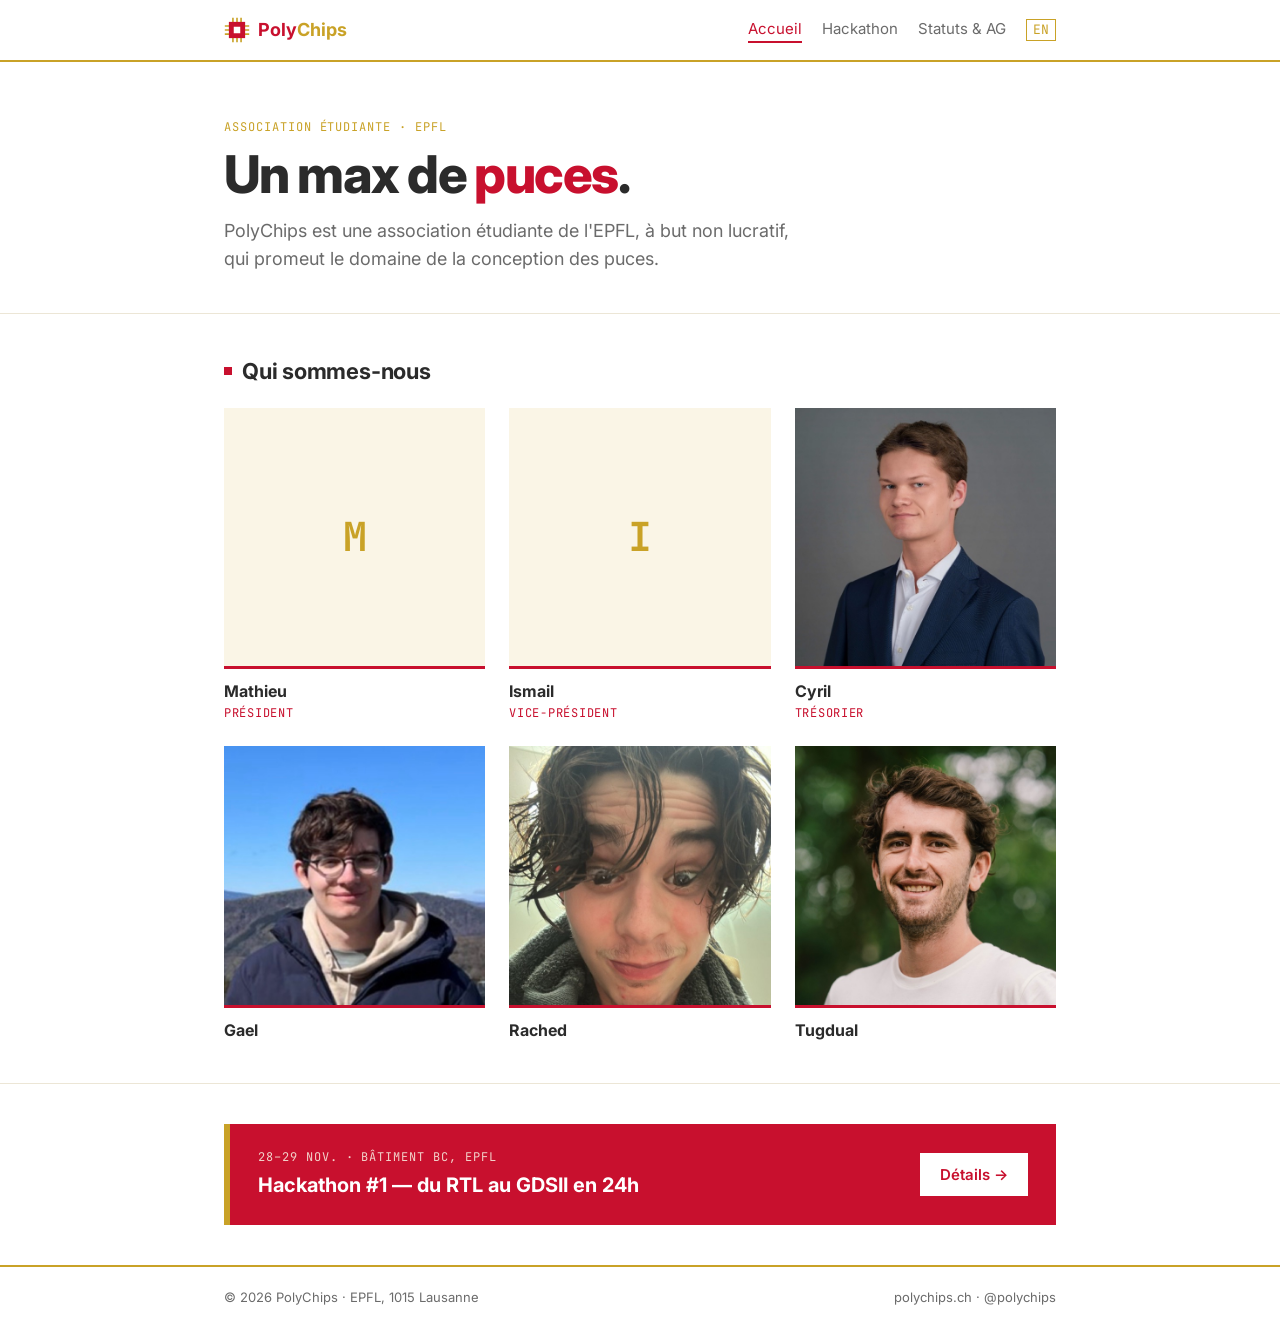
==== fr/index.html @ c9597787 "Add French version, Statutes & GA link, registration link and mobile layout - fr/ pages with EN/FR l" ====
<!doctype html>
<html lang="fr">
<head>
  <meta charset="utf-8">
  <meta name="viewport" content="width=device-width, initial-scale=1">
  <title>PolyChips</title>
  <meta name="description" content="PolyChips — l'association étudiante de l'EPFL qui promeut la conception des puces.">
  <link rel="icon" href="../favicon.svg" type="image/svg+xml">
  <link rel="preconnect" href="https://fonts.googleapis.com">
  <link rel="preconnect" href="https://fonts.gstatic.com" crossorigin>
  <link href="https://fonts.googleapis.com/css2?family=Inter:wght@400;600;700;800&family=JetBrains+Mono:wght@500;700&display=swap" rel="stylesheet">
  <link rel="alternate" hreflang="en" href="https://polychips.ch/">
  <link rel="stylesheet" href="../style.css">
</head>
<body>

<header>
  <div class="wrap">
    <a class="logo" href="index.html"><img src="../favicon.svg" width="26" height="26" alt=""><b>Poly<span>Chips</span></b></a>
    <nav>
      <a href="index.html" aria-current="page">Accueil</a>
      <a href="hackathon.html">Hackathon</a>
      <a href="https://drive.google.com/drive/folders/1d-IkY7mCFhU19xJqkqq1e9NJnR3iRiJG?usp=sharing" target="_blank" rel="noopener">Statuts &amp; AG</a>
      <a class="lang" href="../index.html" lang="en" hreflang="en">EN</a>
    </nav>
  </div>
</header>

<main>
  <div class="wrap hero">
    <p class="eyebrow">Association étudiante · EPFL</p>
    <h1>Un max de <em>puces</em>.</h1>
    <p class="lead">PolyChips est une association étudiante de l'EPFL, à but non lucratif, qui promeut le domaine de la conception des puces.</p>
  </div>

  <section>
    <div class="wrap">
      <h2>Qui sommes-nous</h2>
      <div class="team">
        <div class="person">
          <div class="photo"><div class="initials">M</div><img src="../img/mathieu.jpg" alt="Mathieu" onerror="this.remove()"></div>
          <h3>Mathieu</h3>
          <p class="role">Président</p>
        </div>
        <div class="person">
          <div class="photo"><div class="initials">I</div><img src="../img/ismail.jpg" alt="Ismail" onerror="this.remove()"></div>
          <h3>Ismail</h3>
          <p class="role">Vice-président</p>
        </div>
        <div class="person">
          <div class="photo"><div class="initials">C</div><img src="../img/cyril.jpg" alt="Cyril" onerror="this.remove()"></div>
          <h3>Cyril</h3>
          <p class="role">Trésorier</p>
        </div>
        <div class="person">
          <div class="photo"><div class="initials">G</div><img src="../img/gael.jpg" alt="Gael" onerror="this.remove()"></div>
          <h3>Gael</h3>
        </div>
        <div class="person">
          <div class="photo"><div class="initials">R</div><img src="../img/rached.jpg" alt="Rached" onerror="this.remove()"></div>
          <h3>Rached</h3>
        </div>
        <div class="person">
          <div class="photo"><div class="initials">T</div><img src="../img/tugdual.jpg" alt="Tugdual" onerror="this.remove()"></div>
          <h3>Tugdual</h3>
        </div>
      </div>
    </div>
  </section>

  <section>
    <div class="wrap">
      <div class="callout">
        <div>
          <p class="eyebrow">28–29 nov. · Bâtiment BC, EPFL</p>
          <h3>Hackathon #1 — du RTL au GDSII en 24h</h3>
        </div>
        <a class="btn" href="hackathon.html">Détails →</a>
      </div>
    </div>
  </section>
</main>

<footer>
  <div class="wrap">
    <span>© 2026 PolyChips · EPFL, 1015 Lausanne</span>
    <span><a href="https://polychips.ch">polychips.ch</a> · @polychips</span>
  </div>
</footer>

</body>
</html>
---- style.css ----
:root {
  --white: #ffffff;
  --red: #c8102e;
  --red-dark: #9e0c24;
  --gold: #c9a227;
  --gold-soft: #faf5e6;
  --ink: #2b2b2b;
  --grey: #6b6b6b;
  --line: #ece6d6;
  --mono: "JetBrains Mono", ui-monospace, SFMono-Regular, Menlo, monospace;
  --sans: "Inter", system-ui, -apple-system, "Segoe UI", sans-serif;
}

* { box-sizing: border-box; margin: 0; padding: 0; }

body {
  background: var(--white);
  color: var(--ink);
  font-family: var(--sans);
  font-size: 16px;
  line-height: 1.55;
  -webkit-font-smoothing: antialiased;
}

a { color: inherit; }

.wrap { max-width: 880px; margin: 0 auto; padding: 0 24px; }

/* Header */
header { border-bottom: 2px solid var(--gold); }
header .wrap {
  display: flex; align-items: center; justify-content: space-between; height: 60px;
}
.logo {
  display: flex; align-items: center; gap: 8px;
  font-weight: 700; font-size: 18px; text-decoration: none; color: var(--red);
}
.logo b { font-weight: inherit; }
.logo span { color: var(--gold); }
nav { display: flex; gap: 20px; }
nav a {
  font-size: 15px; text-decoration: none; color: var(--grey);
  border-bottom: 2px solid transparent;
}
nav a:hover, nav a[aria-current="page"] { color: var(--red); border-color: var(--red); }

/* Hero */
.hero { padding-top: 56px; padding-bottom: 40px; }
.eyebrow {
  font-family: var(--mono); font-size: 12px; letter-spacing: 0.08em;
  text-transform: uppercase; color: var(--gold); margin-bottom: 10px;
}
h1 {
  font-size: clamp(34px, 6vw, 52px); line-height: 1.08;
  letter-spacing: -0.03em; font-weight: 800;
}
h1 em { font-style: normal; color: var(--red); }
.lead { font-size: 18px; color: var(--grey); max-width: 52ch; margin-top: 14px; }

/* Sections */
section { padding: 40px 0; border-top: 1px solid var(--line); }
h2 {
  font-size: 22px; letter-spacing: -0.01em; font-weight: 700; margin-bottom: 20px;
  display: flex; align-items: center; gap: 10px;
}
h2::before { content: ""; width: 8px; height: 8px; background: var(--red); flex: none; }

/* Buttons */
.btn {
  display: inline-block; margin-top: 24px; padding: 10px 20px;
  background: var(--red); color: var(--white); text-decoration: none;
  font-weight: 600; font-size: 15px; transition: background .15s;
}
.btn:hover { background: var(--red-dark); }

/* Team */
.team { display: grid; gap: 24px; grid-template-columns: repeat(3, 1fr); }
@media (max-width: 600px) { .team { grid-template-columns: repeat(2, 1fr); gap: 16px; } }
.person .photo {
  position: relative; aspect-ratio: 1; background: var(--gold-soft);
  overflow: hidden; border-bottom: 3px solid var(--red);
}
.person .photo .initials {
  position: absolute; inset: 0; display: grid; place-items: center;
  color: var(--gold); font-family: var(--mono); font-size: 40px; font-weight: 700;
}
.person .photo img { position: relative; width: 100%; height: 100%; object-fit: cover; display: block; }
.person h3 { font-size: 16px; margin-top: 10px; }
.person .role {
  font-family: var(--mono); font-size: 12px; color: var(--red);
  text-transform: uppercase; letter-spacing: 0.06em;
}

/* Callout */
.callout {
  display: flex; flex-wrap: wrap; align-items: center; justify-content: space-between;
  gap: 16px; background: var(--red); color: var(--white); padding: 24px 28px;
  border-left: 6px solid var(--gold);
}
.callout .eyebrow { color: var(--gold-soft); opacity: .85; margin-bottom: 4px; }
.callout h3 { font-size: 20px; }
.callout .btn { margin-top: 0; background: var(--white); color: var(--red); }
.callout .btn:hover { background: var(--gold-soft); }

/* Facts (hackathon) */
.facts {
  display: grid; grid-template-columns: repeat(auto-fit, minmax(180px, 1fr));
  background: var(--gold-soft); border-top: 3px solid var(--gold); margin-top: 28px;
}
.facts div { padding: 14px 20px; }
.facts dt {
  font-family: var(--mono); font-size: 11px; text-transform: uppercase;
  letter-spacing: 0.08em; color: var(--gold);
}
.facts dd { font-weight: 600; }

/* Flow */
.flow {
  list-style: none; counter-reset: step; display: grid;
  grid-template-columns: repeat(auto-fit, minmax(240px, 1fr)); gap: 0 32px;
}
.flow li {
  counter-increment: step; display: flex; gap: 12px; align-items: baseline;
  padding: 10px 0; border-bottom: 1px solid var(--line);
}
.flow li::before {
  content: counter(step, decimal-leading-zero);
  font-family: var(--mono); font-size: 13px; color: var(--red); font-weight: 700;
}
.flow code { font-family: var(--mono); font-size: 13px; color: var(--gold); }

/* Footer */
footer { border-top: 2px solid var(--gold); padding: 20px 0 32px; }
footer .wrap {
  display: flex; flex-wrap: wrap; gap: 6px 24px; justify-content: space-between;
  font-size: 13px; color: var(--grey);
}
footer a { text-decoration: none; }
footer a:hover { color: var(--red); }

/* Language switch */
nav a.lang {
  font-family: var(--mono); font-size: 13px; color: var(--gold);
  border: 1px solid var(--gold); padding: 0 6px; align-self: center;
}
nav a.lang:hover { color: var(--white); background: var(--gold); border-color: var(--gold); }

/* Mobile */
@media (max-width: 600px) {
  .wrap { padding: 0 16px; }
  header .wrap { height: auto; flex-wrap: wrap; padding-top: 12px; padding-bottom: 4px; row-gap: 6px; }
  .logo { font-size: 17px; gap: 6px; }
  .logo img { width: 22px; height: 22px; }
  nav { width: 100%; justify-content: space-between; gap: 8px; }
  nav a { font-size: 14px; padding: 6px 0; }
  .hero { padding-top: 36px; padding-bottom: 28px; }
  .lead { font-size: 17px; }
  section { padding: 32px 0; }
  .facts { grid-template-columns: 1fr 1fr; margin-top: 20px; }
  .facts div { padding: 12px 14px; }
  .facts div:last-child { grid-column: 1 / -1; }
  .hero .btn { display: block; text-align: center; padding: 14px; }
  .callout { padding: 20px; }
  .callout .btn { width: 100%; text-align: center; }
  .person h3 { font-size: 15px; }
  footer .wrap { flex-direction: column; }
}
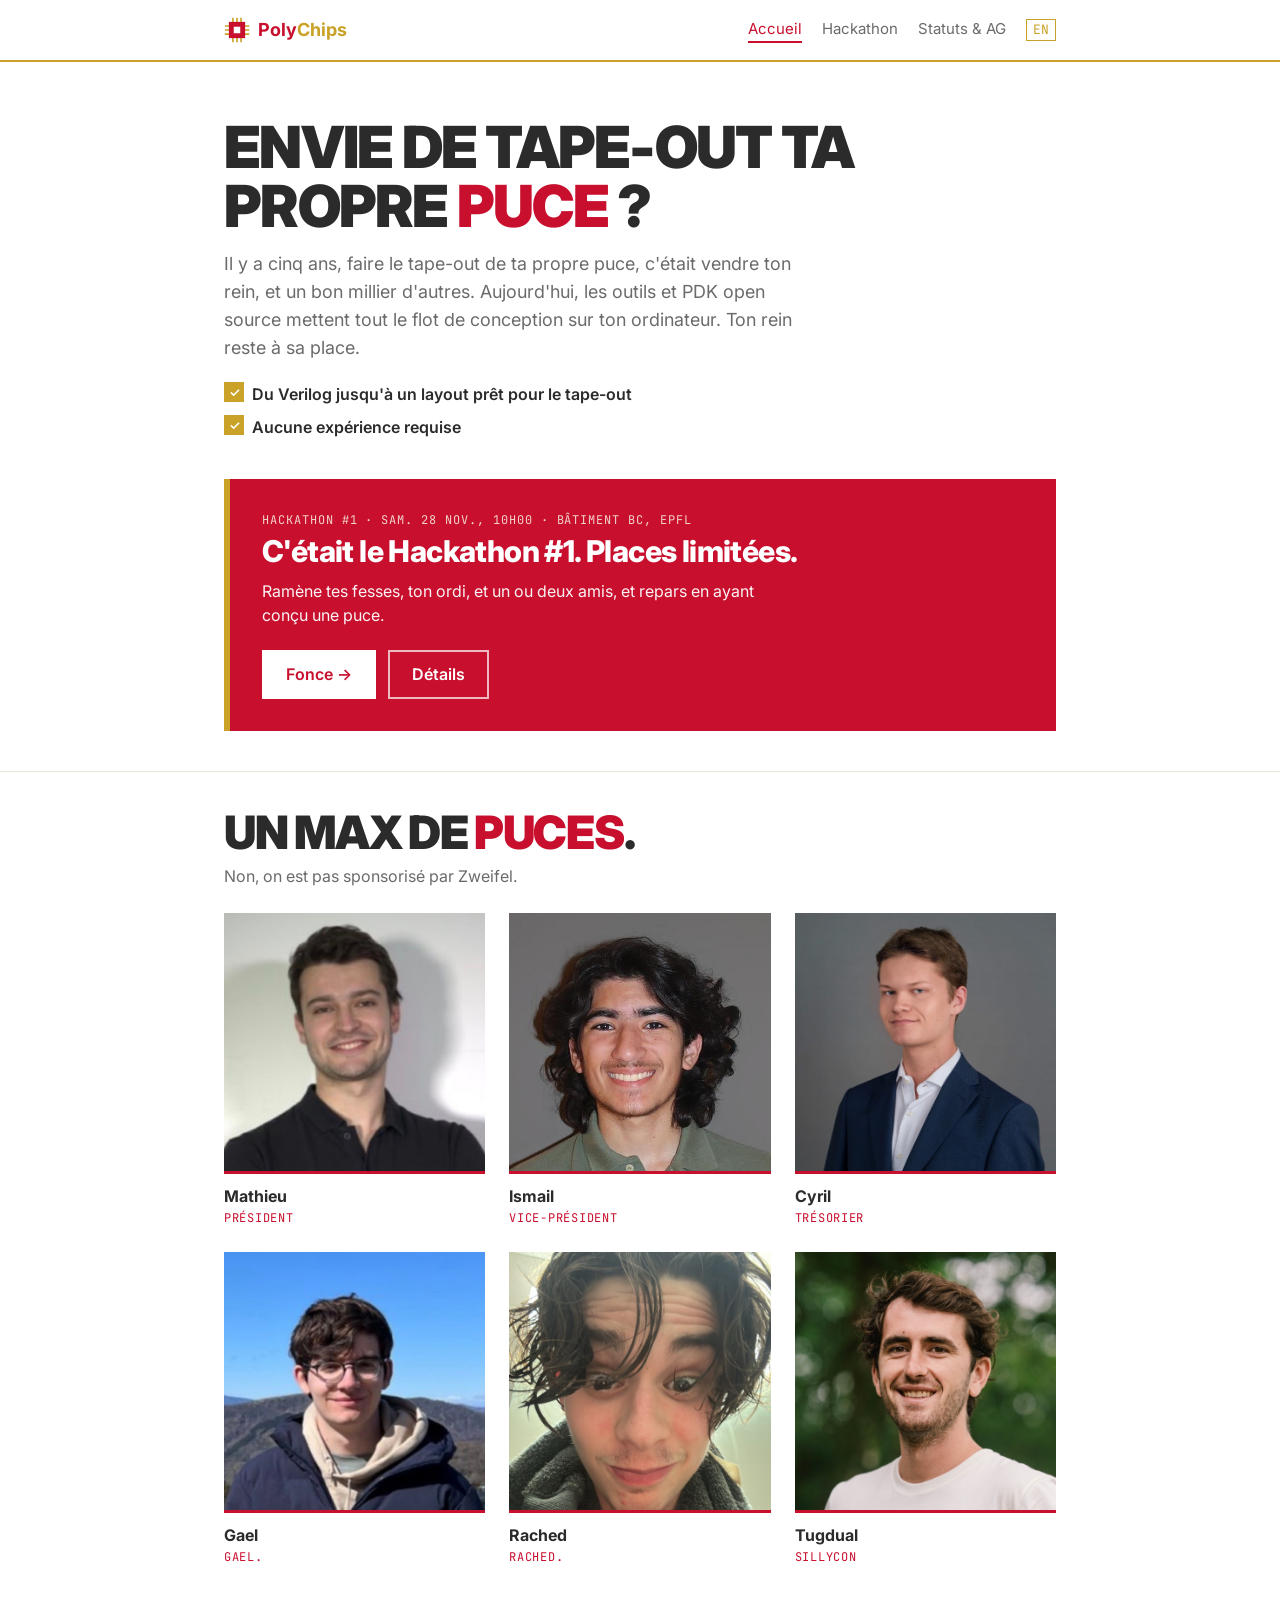
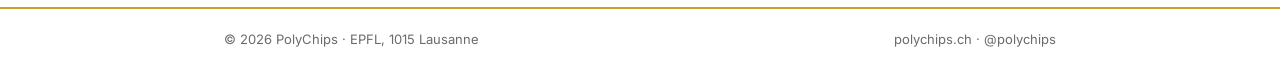
==== commit b2faa859: "Landing page: tape-out hook, hackathon CTA with countdown, Chipmaxxing - Hero: "Want to tape out you" ====
--- a/fr/index.html
+++ b/fr/index.html
@@ -1,92 +1,126 @@
 <!doctype html>
 <html lang="fr">
+
 <head>
   <meta charset="utf-8">
   <meta name="viewport" content="width=device-width, initial-scale=1">
   <title>PolyChips</title>
-  <meta name="description" content="PolyChips — l'association étudiante de l'EPFL qui promeut la conception des puces.">
+  <meta name="description"
+    content="Envie de tape-out ta propre puce ? PolyChips est l'association étudiante de l'EPFL dédiée à la conception des puces. Hackathon #1 : 28–29 nov., bâtiment BC.">
   <link rel="icon" href="../favicon.svg" type="image/svg+xml">
   <link rel="preconnect" href="https://fonts.googleapis.com">
   <link rel="preconnect" href="https://fonts.gstatic.com" crossorigin>
-  <link href="https://fonts.googleapis.com/css2?family=Inter:wght@400;600;700;800&family=JetBrains+Mono:wght@500;700&display=swap" rel="stylesheet">
+  <link
+    href="https://fonts.googleapis.com/css2?family=Inter:wght@400;600;700;800;900&family=JetBrains+Mono:wght@500;700&display=swap"
+    rel="stylesheet">
   <link rel="alternate" hreflang="en" href="https://polychips.ch/">
   <link rel="stylesheet" href="../style.css">
 </head>
+
 <body>
 
-<header>
-  <div class="wrap">
-    <a class="logo" href="index.html"><img src="../favicon.svg" width="26" height="26" alt=""><b>Poly<span>Chips</span></b></a>
-    <nav>
-      <a href="index.html" aria-current="page">Accueil</a>
-      <a href="hackathon.html">Hackathon</a>
-      <a href="https://drive.google.com/drive/folders/1d-IkY7mCFhU19xJqkqq1e9NJnR3iRiJG?usp=sharing" target="_blank" rel="noopener">Statuts &amp; AG</a>
-      <a class="lang" href="../index.html" lang="en" hreflang="en">EN</a>
-    </nav>
-  </div>
-</header>
+  <header>
+    <div class="wrap">
+      <a class="logo" href="index.html"><img src="../favicon.svg" width="26" height="26"
+          alt=""><b>Poly<span>Chips</span></b></a>
+      <nav>
+        <a href="index.html" aria-current="page">Accueil</a>
+        <a href="hackathon.html">Hackathon</a>
+        <a href="https://drive.google.com/drive/folders/1d-IkY7mCFhU19xJqkqq1e9NJnR3iRiJG?usp=sharing" target="_blank"
+          rel="noopener">Statuts &amp; AG</a>
+        <a class="lang" href="../index.html" lang="en" hreflang="en">EN</a>
+      </nav>
+    </div>
+  </header>
 
-<main>
-  <div class="wrap hero">
-    <p class="eyebrow">Association étudiante · EPFL</p>
-    <h1>Un max de <em>puces</em>.</h1>
-    <p class="lead">PolyChips est une association étudiante de l'EPFL, à but non lucratif, qui promeut le domaine de la conception des puces.</p>
-  </div>
+  <main>
+    <div class="wrap hero">
+      <h1 class="shout">Envie de tape-out ta propre <em>puce</em>&nbsp;?</h1>
+      <p class="lead">
+        Il y a cinq ans, faire le tape-out de ta propre puce, c'était vendre ton rein, et un bon millier d'autres.
+        Aujourd'hui, les outils et PDK open source mettent tout le flot de conception sur ton ordinateur. Ton rein reste
+        à sa place.
+      </p>
+      <ul class="checks">
+        <li>Du Verilog jusqu'à un layout prêt pour le tape-out</li>
+        <li>Aucune expérience requise</li>
+      </ul>
+    </div>
 
-  <section>
-    <div class="wrap">
-      <h2>Qui sommes-nous</h2>
-      <div class="team">
-        <div class="person">
-          <div class="photo"><div class="initials">M</div><img src="../img/mathieu.jpg" alt="Mathieu" onerror="this.remove()"></div>
-          <h3>Mathieu</h3>
-          <p class="role">Président</p>
-        </div>
-        <div class="person">
-          <div class="photo"><div class="initials">I</div><img src="../img/ismail.jpg" alt="Ismail" onerror="this.remove()"></div>
-          <h3>Ismail</h3>
-          <p class="role">Vice-président</p>
-        </div>
-        <div class="person">
-          <div class="photo"><div class="initials">C</div><img src="../img/cyril.jpg" alt="Cyril" onerror="this.remove()"></div>
-          <h3>Cyril</h3>
-          <p class="role">Trésorier</p>
-        </div>
-        <div class="person">
-          <div class="photo"><div class="initials">G</div><img src="../img/gael.jpg" alt="Gael" onerror="this.remove()"></div>
-          <h3>Gael</h3>
-        </div>
-        <div class="person">
-          <div class="photo"><div class="initials">R</div><img src="../img/rached.jpg" alt="Rached" onerror="this.remove()"></div>
-          <h3>Rached</h3>
-        </div>
-        <div class="person">
-          <div class="photo"><div class="initials">T</div><img src="../img/tugdual.jpg" alt="Tugdual" onerror="this.remove()"></div>
-          <h3>Tugdual</h3>
+    <section class="offer">
+      <div class="wrap">
+        <div class="callout">
+          <p class="eyebrow">Hackathon #1 · sam. 28 nov., 10h00 · Bâtiment BC, EPFL</p>
+          <h3><span data-countdown data-lang="fr">Le 28 novembre</span>. Places limitées.</h3>
+          <p>Ramène tes fesses, ton ordi, et un ou deux amis, et repars en ayant conçu une puce.</p>
+          <div class="actions">
+            <a class="btn" href="https://go.epfl.ch/954fce" target="_blank" rel="noopener">Fonce →</a>
+            <a class="btn ghost" href="hackathon.html">Détails</a>
+          </div>
         </div>
       </div>
+    </section>
+
+    <section>
+      <div class="wrap">
+        <p class="tagline">Un max de <em>puces</em>.</p>
+        <p class="intro">Non, on est pas sponsorisé par Zweifel.</p>
+        <div class="team">
+          <div class="person">
+            <div class="photo">
+              <div class="initials">M</div><img src="../img/mathieu.jpg" alt="Mathieu" onerror="this.remove()">
+            </div>
+            <h3>Mathieu</h3>
+            <p class="role">Président</p>
+          </div>
+          <div class="person">
+            <div class="photo">
+              <div class="initials">I</div><img src="../img/ismail.jpg" alt="Ismail" onerror="this.remove()">
+            </div>
+            <h3>Ismail</h3>
+            <p class="role">Vice-président</p>
+          </div>
+          <div class="person">
+            <div class="photo">
+              <div class="initials">C</div><img src="../img/cyril.jpg" alt="Cyril" onerror="this.remove()">
+            </div>
+            <h3>Cyril</h3>
+            <p class="role">Trésorier</p>
+          </div>
+          <div class="person">
+            <div class="photo">
+              <div class="initials">G</div><img src="../img/gael.jpg" alt="Gael" onerror="this.remove()">
+            </div>
+            <h3>Gael</h3>
+            <p class="role">Gael.</p>
+          </div>
+          <div class="person">
+            <div class="photo">
+              <div class="initials">R</div><img src="../img/rached.jpg" alt="Rached" onerror="this.remove()">
+            </div>
+            <h3>Rached</h3>
+            <p class="role">Rached.</p>
+          </div>
+          <div class="person">
+            <div class="photo">
+              <div class="initials">T</div><img src="../img/tugdual.jpg" alt="Tugdual" onerror="this.remove()">
+            </div>
+            <h3>Tugdual</h3>
+            <p class="role">Sillycon</p>
+          </div>
+        </div>
+      </div>
+    </section>
+  </main>
+
+  <footer>
+    <div class="wrap">
+      <span>© 2026 PolyChips · EPFL, 1015 Lausanne</span>
+      <span><a href="https://polychips.ch">polychips.ch</a> · @polychips</span>
     </div>
-  </section>
+  </footer>
 
-  <section>
-    <div class="wrap">
-      <div class="callout">
-        <div>
-          <p class="eyebrow">28–29 nov. · Bâtiment BC, EPFL</p>
-          <h3>Hackathon #1 — du RTL au GDSII en 24h</h3>
-        </div>
-        <a class="btn" href="hackathon.html">Détails →</a>
-      </div>
-    </div>
-  </section>
-</main>
+  <script src="../countdown.js"></script>
+</body>
 
-<footer>
-  <div class="wrap">
-    <span>© 2026 PolyChips · EPFL, 1015 Lausanne</span>
-    <span><a href="https://polychips.ch">polychips.ch</a> · @polychips</span>
-  </div>
-</footer>
-
-</body>
-</html>
+</html>
--- a/style.css
+++ b/style.css
@@ -55,6 +55,16 @@
   letter-spacing: -0.03em; font-weight: 800;
 }
 h1 em { font-style: normal; color: var(--red); }
+h1.shout { text-transform: uppercase; font-weight: 900; font-size: clamp(32px, 6.5vw, 58px); line-height: 1.02; max-width: 16ch; }
+.checks { list-style: none; margin-top: 20px; display: grid; gap: 8px; }
+.checks li { position: relative; padding-left: 28px; font-weight: 600; }
+.checks li::before {
+  content: "✓"; position: absolute; left: 0; top: 0; width: 20px; height: 20px;
+  display: grid; place-items: center; font-size: 13px; color: var(--white); background: var(--gold);
+}
+.tagline { text-transform: uppercase; font-size: clamp(30px, 5.5vw, 46px); font-weight: 900; letter-spacing: -0.03em; line-height: 1.05; margin-top: -4px; }
+.tagline em { font-style: normal; color: var(--red); }
+.intro { color: var(--grey); margin: 8px 0 24px; max-width: 60ch; }
 .lead { font-size: 18px; color: var(--grey); max-width: 52ch; margin-top: 14px; }
 
 /* Sections */
@@ -72,6 +82,7 @@
   font-weight: 600; font-size: 15px; transition: background .15s;
 }
 .btn:hover { background: var(--red-dark); }
+.note { margin-top: 10px; font-size: 14px; color: var(--grey); }
 
 /* Team */
 .team { display: grid; gap: 24px; grid-template-columns: repeat(3, 1fr); }
@@ -93,14 +104,18 @@
 
 /* Callout */
 .callout {
-  display: flex; flex-wrap: wrap; align-items: center; justify-content: space-between;
-  gap: 16px; background: var(--red); color: var(--white); padding: 24px 28px;
+  background: var(--red); color: var(--white); padding: 32px;
   border-left: 6px solid var(--gold);
 }
 .callout .eyebrow { color: var(--gold-soft); opacity: .85; margin-bottom: 4px; }
-.callout h3 { font-size: 20px; }
-.callout .btn { margin-top: 0; background: var(--white); color: var(--red); }
+.callout h3 { font-size: clamp(22px, 4vw, 30px); line-height: 1.15; letter-spacing: -0.02em; font-weight: 800; }
+.callout p:not(.eyebrow) { margin-top: 10px; max-width: 52ch; opacity: .95; }
+.callout .actions { display: flex; flex-wrap: wrap; gap: 12px; margin-top: 22px; }
+.callout .btn { margin-top: 0; background: var(--white); color: var(--red); font-size: 16px; padding: 12px 24px; }
 .callout .btn:hover { background: var(--gold-soft); }
+.callout .btn.ghost { background: transparent; color: var(--white); box-shadow: inset 0 0 0 2px rgba(255,255,255,.7); }
+.callout .btn.ghost:hover { background: var(--red-dark); }
+.offer { border-top: 0; padding-top: 0; }
 
 /* Facts (hackathon) */
 .facts {
@@ -160,8 +175,9 @@
   .facts div { padding: 12px 14px; }
   .facts div:last-child { grid-column: 1 / -1; }
   .hero .btn { display: block; text-align: center; padding: 14px; }
-  .callout { padding: 20px; }
+  .callout { padding: 22px 20px; }
   .callout .btn { width: 100%; text-align: center; }
+  .checks li { font-size: 15px; }
   .person h3 { font-size: 15px; }
   footer .wrap { flex-direction: column; }
 }
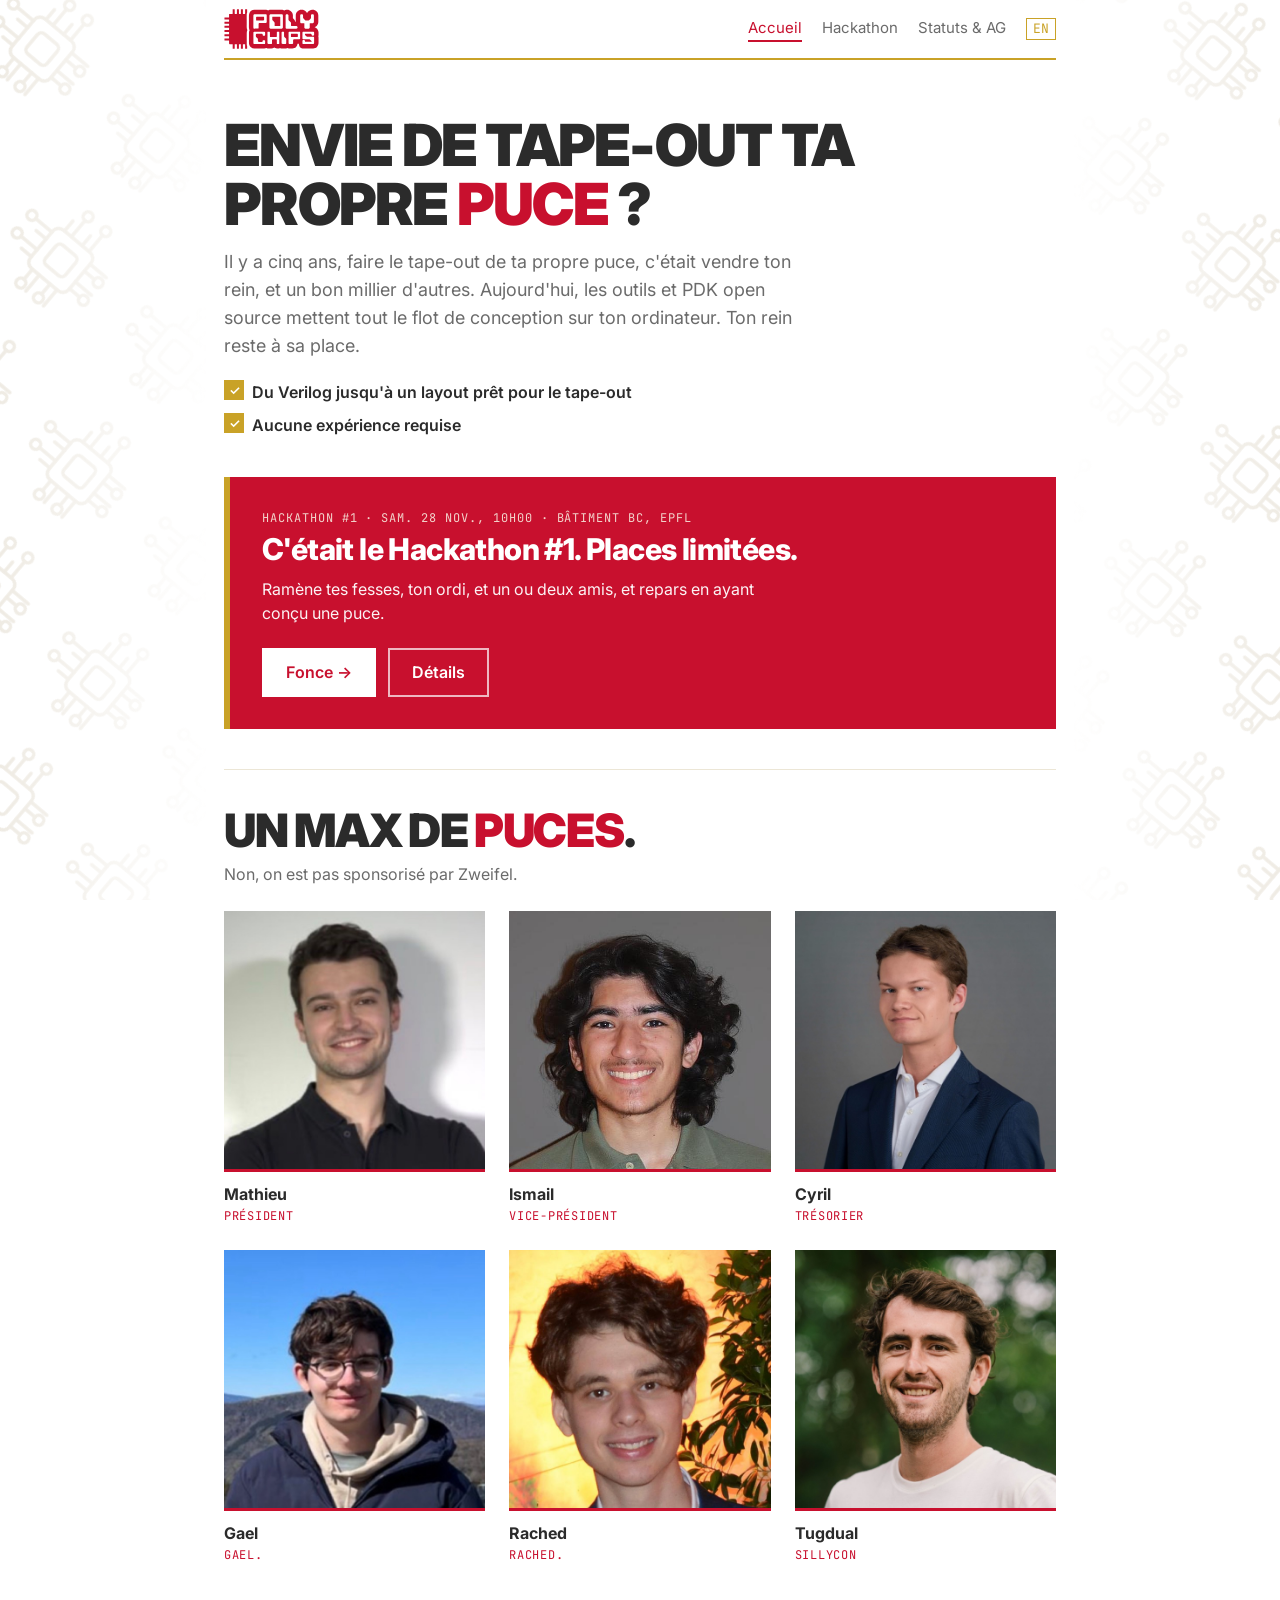
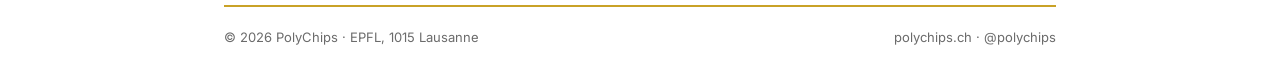
==== commit ef102bff: "Use new PolyChips wordmark logo in site red, update favicon Co-Authored-By: Claude Opus 5.5 <noreply" ====
--- a/fr/index.html
+++ b/fr/index.html
@@ -21,8 +21,7 @@
 
   <header>
     <div class="wrap">
-      <a class="logo" href="index.html"><img src="../favicon.svg" width="26" height="26"
-          alt=""><b>Poly<span>Chips</span></b></a>
+      <a class="logo" href="index.html"><img src="../logo.svg" width="95" height="40" alt="PolyChips"></a>
       <nav>
         <a href="index.html" aria-current="page">Accueil</a>
         <a href="hackathon.html">Hackathon</a>
--- a/style.css
+++ b/style.css
@@ -11,7 +11,11 @@
   --sans: "Inter", system-ui, -apple-system, "Segoe UI", sans-serif;
 }
 
-* { box-sizing: border-box; margin: 0; padding: 0; }
+* {
+  box-sizing: border-box;
+  margin: 0;
+  padding: 0;
+}
 
 body {
   background: var(--white);
@@ -22,162 +26,505 @@
   -webkit-font-smoothing: antialiased;
 }
 
-a { color: inherit; }
-
-.wrap { max-width: 880px; margin: 0 auto; padding: 0 24px; }
+a {
+  color: inherit;
+}
+
+/* Background: tiled chip pattern at 40°, beige-grey, visible on the edges,
+   fading to solid white behind the content column. */
+body::before {
+  content: "";
+  position: fixed;
+  inset: 0;
+  z-index: -1;
+  pointer-events: none;
+  background: url(bg.svg) center / 2400px 2400px no-repeat;
+  opacity: .25;
+  --fade: linear-gradient(90deg, #000 0, rgba(0, 0, 0, .15) calc(50% - 470px), transparent calc(50% - 430px),
+      transparent calc(50% + 430px), rgba(0, 0, 0, .15) calc(50% + 470px), #000 100%);
+  -webkit-mask-image: var(--fade);
+  mask-image: var(--fade);
+}
+
+.wrap {
+  width: min(832px, 100% - 48px);
+  margin: 0 auto;
+}
 
 /* Header */
-header { border-bottom: 2px solid var(--gold); }
 header .wrap {
-  display: flex; align-items: center; justify-content: space-between; height: 60px;
-}
+  border-bottom: 2px solid var(--gold);
+  display: flex;
+  align-items: center;
+  justify-content: space-between;
+  height: 60px;
+}
+
 .logo {
-  display: flex; align-items: center; gap: 8px;
-  font-weight: 700; font-size: 18px; text-decoration: none; color: var(--red);
-}
-.logo b { font-weight: inherit; }
-.logo span { color: var(--gold); }
-nav { display: flex; gap: 20px; }
+  display: flex;
+  align-items: center;
+  gap: 8px;
+  font-weight: 700;
+  font-size: 18px;
+  text-decoration: none;
+  color: var(--red);
+}
+
+.logo b {
+  font-weight: inherit;
+}
+
+.logo span {
+  color: var(--gold);
+}
+
+nav {
+  display: flex;
+  gap: 20px;
+}
+
 nav a {
-  font-size: 15px; text-decoration: none; color: var(--grey);
+  font-size: 15px;
+  text-decoration: none;
+  color: var(--grey);
   border-bottom: 2px solid transparent;
 }
-nav a:hover, nav a[aria-current="page"] { color: var(--red); border-color: var(--red); }
+
+nav a:hover,
+nav a[aria-current="page"] {
+  color: var(--red);
+  border-color: var(--red);
+}
 
 /* Hero */
-.hero { padding-top: 56px; padding-bottom: 40px; }
+.hero {
+  padding-top: 56px;
+  padding-bottom: 40px;
+}
+
 .eyebrow {
-  font-family: var(--mono); font-size: 12px; letter-spacing: 0.08em;
-  text-transform: uppercase; color: var(--gold); margin-bottom: 10px;
-}
+  font-family: var(--mono);
+  font-size: 12px;
+  letter-spacing: 0.08em;
+  text-transform: uppercase;
+  color: var(--gold);
+  margin-bottom: 10px;
+}
+
 h1 {
-  font-size: clamp(34px, 6vw, 52px); line-height: 1.08;
-  letter-spacing: -0.03em; font-weight: 800;
-}
-h1 em { font-style: normal; color: var(--red); }
-h1.shout { text-transform: uppercase; font-weight: 900; font-size: clamp(32px, 6.5vw, 58px); line-height: 1.02; max-width: 16ch; }
-.checks { list-style: none; margin-top: 20px; display: grid; gap: 8px; }
-.checks li { position: relative; padding-left: 28px; font-weight: 600; }
+  font-size: clamp(34px, 6vw, 52px);
+  line-height: 1.08;
+  letter-spacing: -0.03em;
+  font-weight: 800;
+}
+
+h1 em {
+  font-style: normal;
+  color: var(--red);
+}
+
+h1.shout {
+  text-transform: uppercase;
+  font-weight: 900;
+  font-size: clamp(32px, 6.5vw, 58px);
+  line-height: 1.02;
+  max-width: 16ch;
+}
+
+.checks {
+  list-style: none;
+  margin-top: 20px;
+  display: grid;
+  gap: 8px;
+}
+
+.checks li {
+  position: relative;
+  padding-left: 28px;
+  font-weight: 600;
+}
+
 .checks li::before {
-  content: "✓"; position: absolute; left: 0; top: 0; width: 20px; height: 20px;
-  display: grid; place-items: center; font-size: 13px; color: var(--white); background: var(--gold);
-}
-.tagline { text-transform: uppercase; font-size: clamp(30px, 5.5vw, 46px); font-weight: 900; letter-spacing: -0.03em; line-height: 1.05; margin-top: -4px; }
-.tagline em { font-style: normal; color: var(--red); }
-.intro { color: var(--grey); margin: 8px 0 24px; max-width: 60ch; }
-.lead { font-size: 18px; color: var(--grey); max-width: 52ch; margin-top: 14px; }
+  content: "✓";
+  position: absolute;
+  left: 0;
+  top: 0;
+  width: 20px;
+  height: 20px;
+  display: grid;
+  place-items: center;
+  font-size: 13px;
+  color: var(--white);
+  background: var(--gold);
+}
+
+.tagline {
+  text-transform: uppercase;
+  font-size: clamp(30px, 5.5vw, 46px);
+  font-weight: 900;
+  letter-spacing: -0.03em;
+  line-height: 1.05;
+  margin-top: -4px;
+}
+
+.tagline em {
+  font-style: normal;
+  color: var(--red);
+}
+
+.intro {
+  color: var(--grey);
+  margin: 8px 0 24px;
+  max-width: 60ch;
+}
+
+.lead {
+  font-size: 18px;
+  color: var(--grey);
+  max-width: 52ch;
+  margin-top: 14px;
+}
 
 /* Sections */
-section { padding: 40px 0; border-top: 1px solid var(--line); }
+section > .wrap {
+  padding: 40px 0;
+  border-top: 1px solid var(--line);
+}
+
 h2 {
-  font-size: 22px; letter-spacing: -0.01em; font-weight: 700; margin-bottom: 20px;
-  display: flex; align-items: center; gap: 10px;
-}
-h2::before { content: ""; width: 8px; height: 8px; background: var(--red); flex: none; }
+  font-size: 22px;
+  letter-spacing: -0.01em;
+  font-weight: 700;
+  margin-bottom: 20px;
+  display: flex;
+  align-items: center;
+  gap: 10px;
+}
+
+h2::before {
+  content: "";
+  width: 8px;
+  height: 8px;
+  background: var(--red);
+  flex: none;
+}
 
 /* Buttons */
 .btn {
-  display: inline-block; margin-top: 24px; padding: 10px 20px;
-  background: var(--red); color: var(--white); text-decoration: none;
-  font-weight: 600; font-size: 15px; transition: background .15s;
-}
-.btn:hover { background: var(--red-dark); }
-.note { margin-top: 10px; font-size: 14px; color: var(--grey); }
+  display: inline-block;
+  margin-top: 24px;
+  padding: 10px 20px;
+  background: var(--red);
+  color: var(--white);
+  text-decoration: none;
+  font-weight: 600;
+  font-size: 15px;
+  transition: background .15s;
+}
+
+.btn:hover {
+  background: var(--red-dark);
+}
+
+.note {
+  margin-top: 10px;
+  font-size: 14px;
+  color: var(--grey);
+}
 
 /* Team */
-.team { display: grid; gap: 24px; grid-template-columns: repeat(3, 1fr); }
-@media (max-width: 600px) { .team { grid-template-columns: repeat(2, 1fr); gap: 16px; } }
+.team {
+  display: grid;
+  gap: 24px;
+  grid-template-columns: repeat(3, 1fr);
+}
+
+@media (max-width: 600px) {
+  .team {
+    grid-template-columns: repeat(2, 1fr);
+    gap: 16px;
+  }
+}
+
 .person .photo {
-  position: relative; aspect-ratio: 1; background: var(--gold-soft);
-  overflow: hidden; border-bottom: 3px solid var(--red);
-}
+  position: relative;
+  aspect-ratio: 1;
+  background: var(--gold-soft);
+  overflow: hidden;
+  border-bottom: 3px solid var(--red);
+}
+
 .person .photo .initials {
-  position: absolute; inset: 0; display: grid; place-items: center;
-  color: var(--gold); font-family: var(--mono); font-size: 40px; font-weight: 700;
-}
-.person .photo img { position: relative; width: 100%; height: 100%; object-fit: cover; display: block; }
-.person h3 { font-size: 16px; margin-top: 10px; }
+  position: absolute;
+  inset: 0;
+  display: grid;
+  place-items: center;
+  color: var(--gold);
+  font-family: var(--mono);
+  font-size: 40px;
+  font-weight: 700;
+}
+
+.person .photo img {
+  position: relative;
+  width: 100%;
+  height: 100%;
+  object-fit: cover;
+  display: block;
+}
+
+.person h3 {
+  font-size: 16px;
+  margin-top: 10px;
+}
+
 .person .role {
-  font-family: var(--mono); font-size: 12px; color: var(--red);
-  text-transform: uppercase; letter-spacing: 0.06em;
+  font-family: var(--mono);
+  font-size: 12px;
+  color: var(--red);
+  text-transform: uppercase;
+  letter-spacing: 0.06em;
 }
 
 /* Callout */
 .callout {
-  background: var(--red); color: var(--white); padding: 32px;
+  background: var(--red);
+  color: var(--white);
+  padding: 32px;
   border-left: 6px solid var(--gold);
 }
-.callout .eyebrow { color: var(--gold-soft); opacity: .85; margin-bottom: 4px; }
-.callout h3 { font-size: clamp(22px, 4vw, 30px); line-height: 1.15; letter-spacing: -0.02em; font-weight: 800; }
-.callout p:not(.eyebrow) { margin-top: 10px; max-width: 52ch; opacity: .95; }
-.callout .actions { display: flex; flex-wrap: wrap; gap: 12px; margin-top: 22px; }
-.callout .btn { margin-top: 0; background: var(--white); color: var(--red); font-size: 16px; padding: 12px 24px; }
-.callout .btn:hover { background: var(--gold-soft); }
-.callout .btn.ghost { background: transparent; color: var(--white); box-shadow: inset 0 0 0 2px rgba(255,255,255,.7); }
-.callout .btn.ghost:hover { background: var(--red-dark); }
-.offer { border-top: 0; padding-top: 0; }
+
+.callout .eyebrow {
+  color: var(--gold-soft);
+  opacity: .85;
+  margin-bottom: 4px;
+}
+
+.callout h3 {
+  font-size: clamp(22px, 4vw, 30px);
+  line-height: 1.15;
+  letter-spacing: -0.02em;
+  font-weight: 800;
+}
+
+.callout p:not(.eyebrow) {
+  margin-top: 10px;
+  max-width: 52ch;
+  opacity: .95;
+}
+
+.callout .actions {
+  display: flex;
+  flex-wrap: wrap;
+  gap: 12px;
+  margin-top: 22px;
+}
+
+.callout .btn {
+  margin-top: 0;
+  background: var(--white);
+  color: var(--red);
+  font-size: 16px;
+  padding: 12px 24px;
+}
+
+.callout .btn:hover {
+  background: var(--gold-soft);
+}
+
+.callout .btn.ghost {
+  background: transparent;
+  color: var(--white);
+  box-shadow: inset 0 0 0 2px rgba(255, 255, 255, .7);
+}
+
+.callout .btn.ghost:hover {
+  background: var(--red-dark);
+}
+
+.offer > .wrap {
+  border-top: 0;
+  padding-top: 0;
+}
 
 /* Facts (hackathon) */
 .facts {
-  display: grid; grid-template-columns: repeat(auto-fit, minmax(180px, 1fr));
-  background: var(--gold-soft); border-top: 3px solid var(--gold); margin-top: 28px;
-}
-.facts div { padding: 14px 20px; }
+  display: grid;
+  grid-template-columns: repeat(auto-fit, minmax(180px, 1fr));
+  background: var(--gold-soft);
+  border-top: 3px solid var(--gold);
+  margin-top: 28px;
+}
+
+.facts div {
+  padding: 14px 20px;
+}
+
 .facts dt {
-  font-family: var(--mono); font-size: 11px; text-transform: uppercase;
-  letter-spacing: 0.08em; color: var(--gold);
-}
-.facts dd { font-weight: 600; }
+  font-family: var(--mono);
+  font-size: 11px;
+  text-transform: uppercase;
+  letter-spacing: 0.08em;
+  color: var(--gold);
+}
+
+.facts dd {
+  font-weight: 600;
+}
 
 /* Flow */
 .flow {
-  list-style: none; counter-reset: step; display: grid;
-  grid-template-columns: repeat(auto-fit, minmax(240px, 1fr)); gap: 0 32px;
-}
+  list-style: none;
+  counter-reset: step;
+  display: grid;
+  grid-template-columns: repeat(auto-fit, minmax(240px, 1fr));
+  gap: 0 32px;
+}
+
 .flow li {
-  counter-increment: step; display: flex; gap: 12px; align-items: baseline;
-  padding: 10px 0; border-bottom: 1px solid var(--line);
-}
+  counter-increment: step;
+  display: flex;
+  gap: 12px;
+  align-items: baseline;
+  padding: 10px 0;
+  border-bottom: 1px solid var(--line);
+}
+
 .flow li::before {
   content: counter(step, decimal-leading-zero);
-  font-family: var(--mono); font-size: 13px; color: var(--red); font-weight: 700;
-}
-.flow code { font-family: var(--mono); font-size: 13px; color: var(--gold); }
+  font-family: var(--mono);
+  font-size: 13px;
+  color: var(--red);
+  font-weight: 700;
+}
+
+.flow code {
+  font-family: var(--mono);
+  font-size: 13px;
+  color: var(--gold);
+}
 
 /* Footer */
-footer { border-top: 2px solid var(--gold); padding: 20px 0 32px; }
 footer .wrap {
-  display: flex; flex-wrap: wrap; gap: 6px 24px; justify-content: space-between;
-  font-size: 13px; color: var(--grey);
-}
-footer a { text-decoration: none; }
-footer a:hover { color: var(--red); }
+  border-top: 2px solid var(--gold);
+  padding: 20px 0 32px;
+  display: flex;
+  flex-wrap: wrap;
+  gap: 6px 24px;
+  justify-content: space-between;
+  font-size: 13px;
+  color: var(--grey);
+}
+
+footer a {
+  text-decoration: none;
+}
+
+footer a:hover {
+  color: var(--red);
+}
 
 /* Language switch */
 nav a.lang {
-  font-family: var(--mono); font-size: 13px; color: var(--gold);
-  border: 1px solid var(--gold); padding: 0 6px; align-self: center;
-}
-nav a.lang:hover { color: var(--white); background: var(--gold); border-color: var(--gold); }
+  font-family: var(--mono);
+  font-size: 13px;
+  color: var(--gold);
+  border: 1px solid var(--gold);
+  padding: 0 6px;
+  align-self: center;
+}
+
+nav a.lang:hover {
+  color: var(--white);
+  background: var(--gold);
+  border-color: var(--gold);
+}
 
 /* Mobile */
 @media (max-width: 600px) {
-  .wrap { padding: 0 16px; }
-  header .wrap { height: auto; flex-wrap: wrap; padding-top: 12px; padding-bottom: 4px; row-gap: 6px; }
-  .logo { font-size: 17px; gap: 6px; }
-  .logo img { width: 22px; height: 22px; }
-  nav { width: 100%; justify-content: space-between; gap: 8px; }
-  nav a { font-size: 14px; padding: 6px 0; }
-  .hero { padding-top: 36px; padding-bottom: 28px; }
-  .lead { font-size: 17px; }
-  section { padding: 32px 0; }
-  .facts { grid-template-columns: 1fr 1fr; margin-top: 20px; }
-  .facts div { padding: 12px 14px; }
-  .facts div:last-child { grid-column: 1 / -1; }
-  .hero .btn { display: block; text-align: center; padding: 14px; }
-  .callout { padding: 22px 20px; }
-  .callout .btn { width: 100%; text-align: center; }
-  .checks li { font-size: 15px; }
-  .person h3 { font-size: 15px; }
-  footer .wrap { flex-direction: column; }
-}
+  .wrap {
+    width: calc(100% - 32px);
+  }
+
+  header .wrap {
+    height: auto;
+    flex-wrap: wrap;
+    padding-top: 12px;
+    padding-bottom: 4px;
+    row-gap: 6px;
+  }
+
+  .logo {
+    font-size: 17px;
+    gap: 6px;
+  }
+
+  .logo img {
+    width: 83px;
+    height: 35px;
+  }
+
+  nav {
+    width: 100%;
+    justify-content: space-between;
+    gap: 8px;
+  }
+
+  nav a {
+    font-size: 14px;
+    padding: 6px 0;
+  }
+
+  .hero {
+    padding-top: 36px;
+    padding-bottom: 28px;
+  }
+
+  .lead {
+    font-size: 17px;
+  }
+
+  section > .wrap {
+    padding: 32px 0;
+  }
+
+  .facts {
+    grid-template-columns: 1fr 1fr;
+    margin-top: 20px;
+  }
+
+  .facts div {
+    padding: 12px 14px;
+  }
+
+  .facts div:last-child {
+    grid-column: 1 / -1;
+  }
+
+  .hero .btn {
+    display: block;
+    text-align: center;
+    padding: 14px;
+  }
+
+  .callout {
+    padding: 22px 20px;
+  }
+
+  .callout .btn {
+    width: 100%;
+    text-align: center;
+  }
+
+  .checks li {
+    font-size: 15px;
+  }
+
+  .person h3 {
+    font-size: 15px;
+  }
+
+  footer .wrap {
+    flex-direction: column;
+  }
+}
